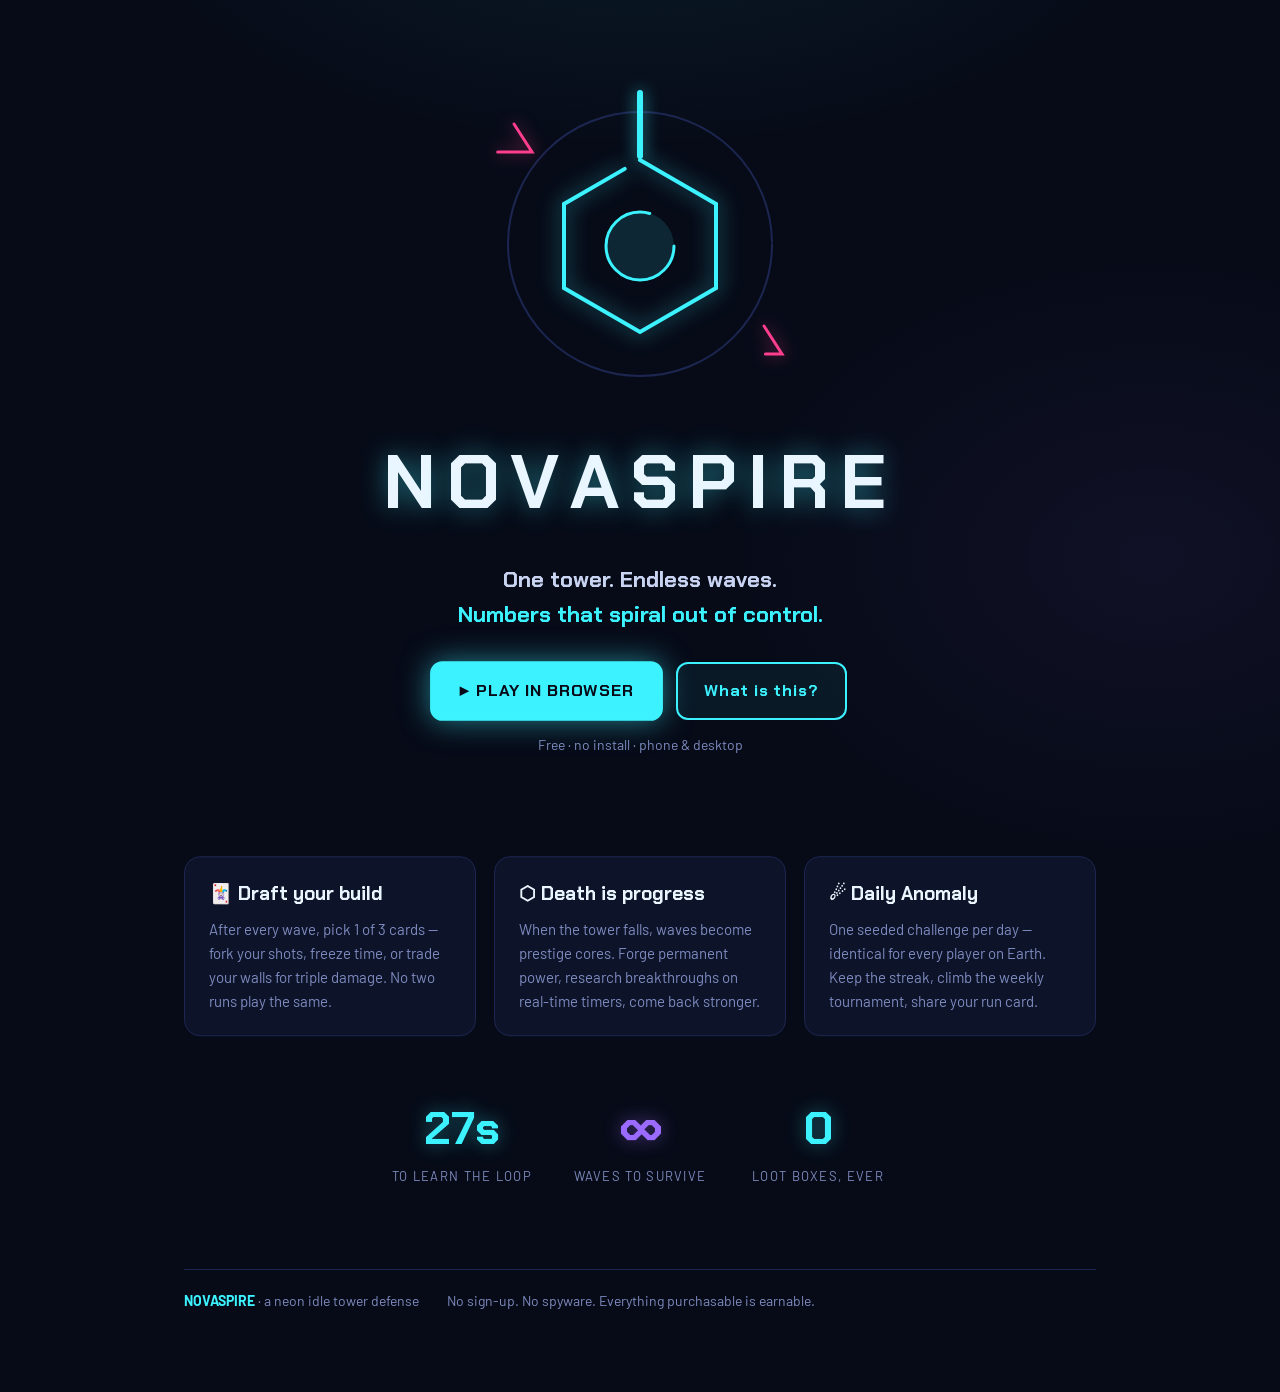
==== index.html @ a9702725 "Novaspire: landing + playable build" ====
<!doctype html>
<html lang="en">
<head>
  <meta charset="utf-8">
  <meta name="viewport" content="width=device-width, initial-scale=1">
  <meta name="theme-color" content="#070B18">
  <title>Novaspire — one tower, endless waves</title>
  <meta name="description" content="Minimalist neon idle tower defense with card drafts, prestige and a worldwide Daily Anomaly. Free in your browser.">
  <link rel="preconnect" href="https://fonts.googleapis.com">
  <link rel="preconnect" href="https://fonts.gstatic.com" crossorigin>
  <link href="https://fonts.googleapis.com/css2?family=Barlow:wght@400;600&family=Chakra+Petch:wght@700&display=swap" rel="stylesheet">
  <script type="module" crossorigin src="/assets/index-DVT94zDd.js"></script>
  <link rel="stylesheet" crossorigin href="/assets/index-DYsZyTQT.css">
</head>
<body>
  <main class="wrap">
    <header class="hero">
      <!-- PLAY href: po wdrożeniu na własną domenę build gry serwujemy pod /play/ -->
      <svg class="tower" viewBox="0 0 320 340" aria-hidden="true">
        <circle class="draw ring" cx="160" cy="180" r="132"/>
        <polygon class="draw hull" points="160,96 236,140 236,224 160,268 84,224 84,140"/>
        <line class="draw barrel" x1="160" y1="92" x2="160" y2="22"/>
        <circle class="draw core" cx="160" cy="182" r="34"/>
        <polygon class="draw foe foe-a" points="34,60 52,88 16,88"/>
        <polygon class="draw foe foe-b" points="284,262 302,290 266,290"/>
      </svg>
      <h1 class="wordmark" aria-label="NOVASPIRE"><span>N</span><span>O</span><span>V</span><span>A</span><span>S</span><span>P</span><span>I</span><span>R</span><span>E</span></h1>
      <p class="tagline">One tower. Endless waves.<br><em>Numbers that spiral out of control.</em></p>
      <div class="cta-row">
        <a class="cta cta-primary" href="./play/">▶ PLAY IN BROWSER</a>
        <a class="cta cta-ghost" href="#features">What is this?</a>
      </div>
      <p class="sub">Free · no install · phone &amp; desktop</p>
    </header>

    <section id="features" class="features">
      <article class="card reveal">
        <h2>🃏 Draft your build</h2>
        <p>After every wave, pick 1 of 3 cards — fork your shots, freeze time, or trade your walls for triple damage. No two runs play the same.</p>
      </article>
      <article class="card reveal">
        <h2>⬡ Death is progress</h2>
        <p>When the tower falls, waves become prestige cores. Forge permanent power, research breakthroughs on real-time timers, come back stronger.</p>
      </article>
      <article class="card reveal">
        <h2>☄ Daily Anomaly</h2>
        <p>One seeded challenge per day — identical for every player on Earth. Keep the streak, climb the weekly tournament, share your run card.</p>
      </article>
    </section>

    <section class="stats reveal">
      <div class="stat"><span class="num" data-count="30" data-suffix="s">0</span><span class="lab">to learn the loop</span></div>
      <div class="stat"><span class="num infinity">∞</span><span class="lab">waves to survive</span></div>
      <div class="stat"><span class="num" data-count="0">0</span><span class="lab">loot boxes, ever</span></div>
    </section>

    <footer>
      <span><b>NOVASPIRE</b> · a neon idle tower defense</span>
      <span>No sign-up. No spyware. Everything purchasable is earnable.</span>
    </footer>
  </main>
</body>
</html>
---- assets/index-DYsZyTQT.css ----
:root{--void:#070b18;--panel:#0d1329;--line:#1c2650;--cyan:#3df2ff;--magenta:#ff3e8e;--gold:#ffc94d;--violet:#9b6bff;--ink:#c9d4f2;--dim:#7e8bbf;--display:"Chakra Petch", sans-serif;--body:"Barlow", sans-serif}*{box-sizing:border-box}body{background:radial-gradient(900px 480px at 50% -10%, #3df2ff14, transparent 60%), radial-gradient(700px 500px at 90% 40%, #9b6bff0f, transparent 60%), var(--void);color:var(--ink);font-family:var(--body);margin:0;line-height:1.6}.wrap{max-width:960px;margin:0 auto;padding:0 24px 80px}.hero{text-align:center;flex-direction:column;align-items:center;padding:64px 0 40px;display:flex}.tower{width:min(320px,70vw);height:auto}.tower .draw{fill:none;stroke-linecap:round}.tower .ring{stroke:var(--line);stroke-width:2px}.tower .hull{stroke:var(--cyan);stroke-width:4px;filter:drop-shadow(0 0 10px #3df2ffa6)}.tower .barrel{stroke:var(--cyan);stroke-width:6px;filter:drop-shadow(0 0 8px #3df2ffa6)}.tower .core{stroke:var(--cyan);stroke-width:3px;fill:#3df2ff1f}.tower .foe{stroke:var(--magenta);stroke-width:3px;filter:drop-shadow(0 0 8px #ff3e8e99)}.wordmark{font-family:var(--display);letter-spacing:.14em;color:#e9f6ff;text-shadow:0 0 26px #3df2ff73;margin:18px 0 0;font-size:clamp(40px,9vw,76px);font-weight:700}.wordmark span{opacity:0;display:inline-block}.tagline{font-family:var(--display);margin:18px 0 0;font-size:clamp(17px,3vw,22px);font-weight:700}.tagline em{color:var(--cyan);font-style:normal}.cta-row{flex-wrap:wrap;justify-content:center;gap:16px;margin-top:30px;display:flex}.cta{font-family:var(--display);letter-spacing:.05em;border:2px solid var(--cyan);border-radius:12px;padding:14px 26px;font-size:16px;font-weight:700;text-decoration:none}.cta-primary{color:var(--void);background:var(--cyan);box-shadow:0 0 28px #3df2ff80}.cta-ghost{color:var(--cyan);background:#3df2ff0f}.cta:focus-visible{outline:3px solid var(--gold);outline-offset:3px}.sub{color:var(--dim);margin-top:14px;font-size:14px}.features{grid-template-columns:repeat(auto-fit,minmax(240px,1fr));gap:18px;margin-top:48px;display:grid}.card{background:var(--panel);border:1px solid var(--line);border-radius:16px;padding:22px 24px}.card h2{font-family:var(--display);color:#e9f6ff;margin:0 0 8px;font-size:19px}.card p{color:var(--dim);margin:0;font-size:15px}.stats{flex-wrap:wrap;justify-content:center;gap:18px;margin-top:56px;display:flex}.stat{flex-direction:column;align-items:center;min-width:160px;display:flex}.stat .num{font-family:var(--display);color:var(--cyan);font-variant-numeric:tabular-nums;text-shadow:0 0 18px #3df2ff66;font-size:46px;font-weight:700}.stat .num.infinity{color:var(--violet);text-shadow:0 0 18px #9b6bff73}.stat .lab{color:var(--dim);letter-spacing:.1em;text-transform:uppercase;font-size:13px}.reveal{opacity:0}footer{border-top:1px solid var(--line);color:var(--dim);flex-wrap:wrap;gap:8px 28px;margin-top:80px;padding-top:20px;font-size:14px;display:flex}footer b{color:var(--cyan)}@media (prefers-reduced-motion:reduce){.wordmark span,.reveal{opacity:1!important;transform:none!important}}
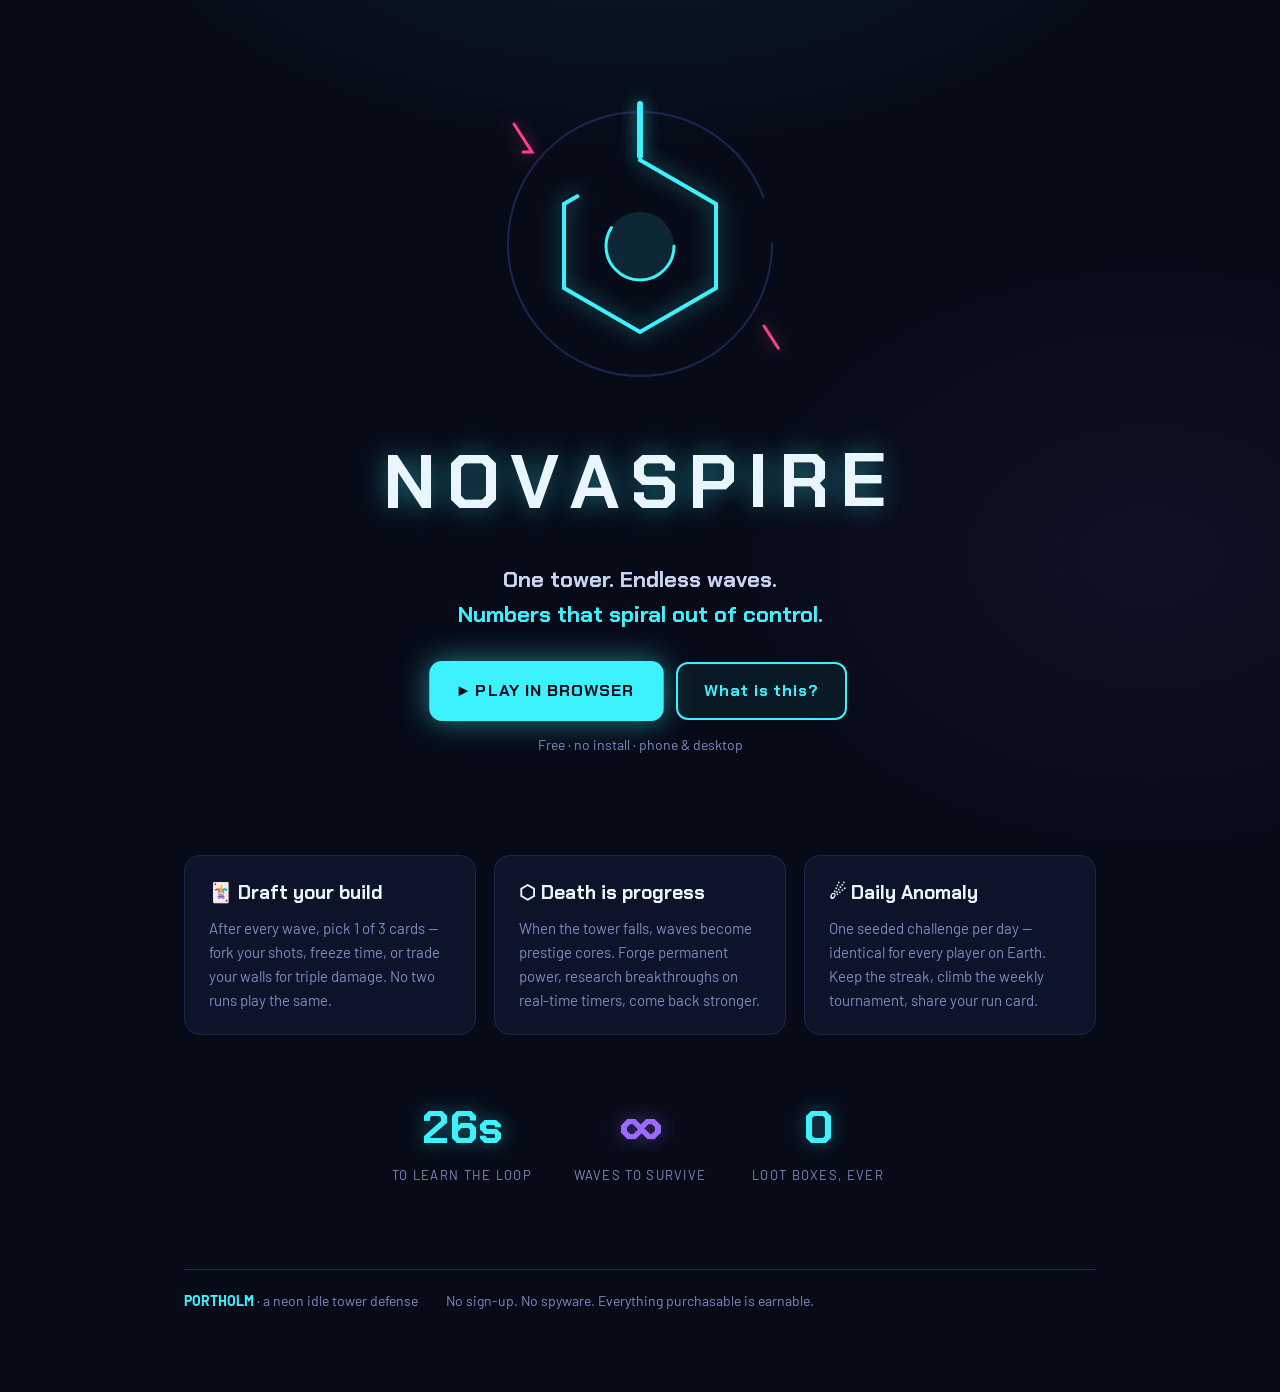
==== commit 99e6b2fc: "deploy: Portholm — landing rebrand + game" ====
--- a/index.html
+++ b/index.html
@@ -4,7 +4,7 @@
   <meta charset="utf-8">
   <meta name="viewport" content="width=device-width, initial-scale=1">
   <meta name="theme-color" content="#070B18">
-  <title>Novaspire — one tower, endless waves</title>
+  <title>Portholm — one tower, endless waves</title>
   <meta name="description" content="Minimalist neon idle tower defense with card drafts, prestige and a worldwide Daily Anomaly. Free in your browser.">
   <link rel="preconnect" href="https://fonts.googleapis.com">
   <link rel="preconnect" href="https://fonts.gstatic.com" crossorigin>
@@ -24,7 +24,7 @@
         <polygon class="draw foe foe-a" points="34,60 52,88 16,88"/>
         <polygon class="draw foe foe-b" points="284,262 302,290 266,290"/>
       </svg>
-      <h1 class="wordmark" aria-label="NOVASPIRE"><span>N</span><span>O</span><span>V</span><span>A</span><span>S</span><span>P</span><span>I</span><span>R</span><span>E</span></h1>
+      <h1 class="wordmark" aria-label="PORTHOLM"><span>N</span><span>O</span><span>V</span><span>A</span><span>S</span><span>P</span><span>I</span><span>R</span><span>E</span></h1>
       <p class="tagline">One tower. Endless waves.<br><em>Numbers that spiral out of control.</em></p>
       <div class="cta-row">
         <a class="cta cta-primary" href="./play/">▶ PLAY IN BROWSER</a>
@@ -55,7 +55,7 @@
     </section>
 
     <footer>
-      <span><b>NOVASPIRE</b> · a neon idle tower defense</span>
+      <span><b>PORTHOLM</b> · a neon idle tower defense</span>
       <span>No sign-up. No spyware. Everything purchasable is earnable.</span>
     </footer>
   </main>
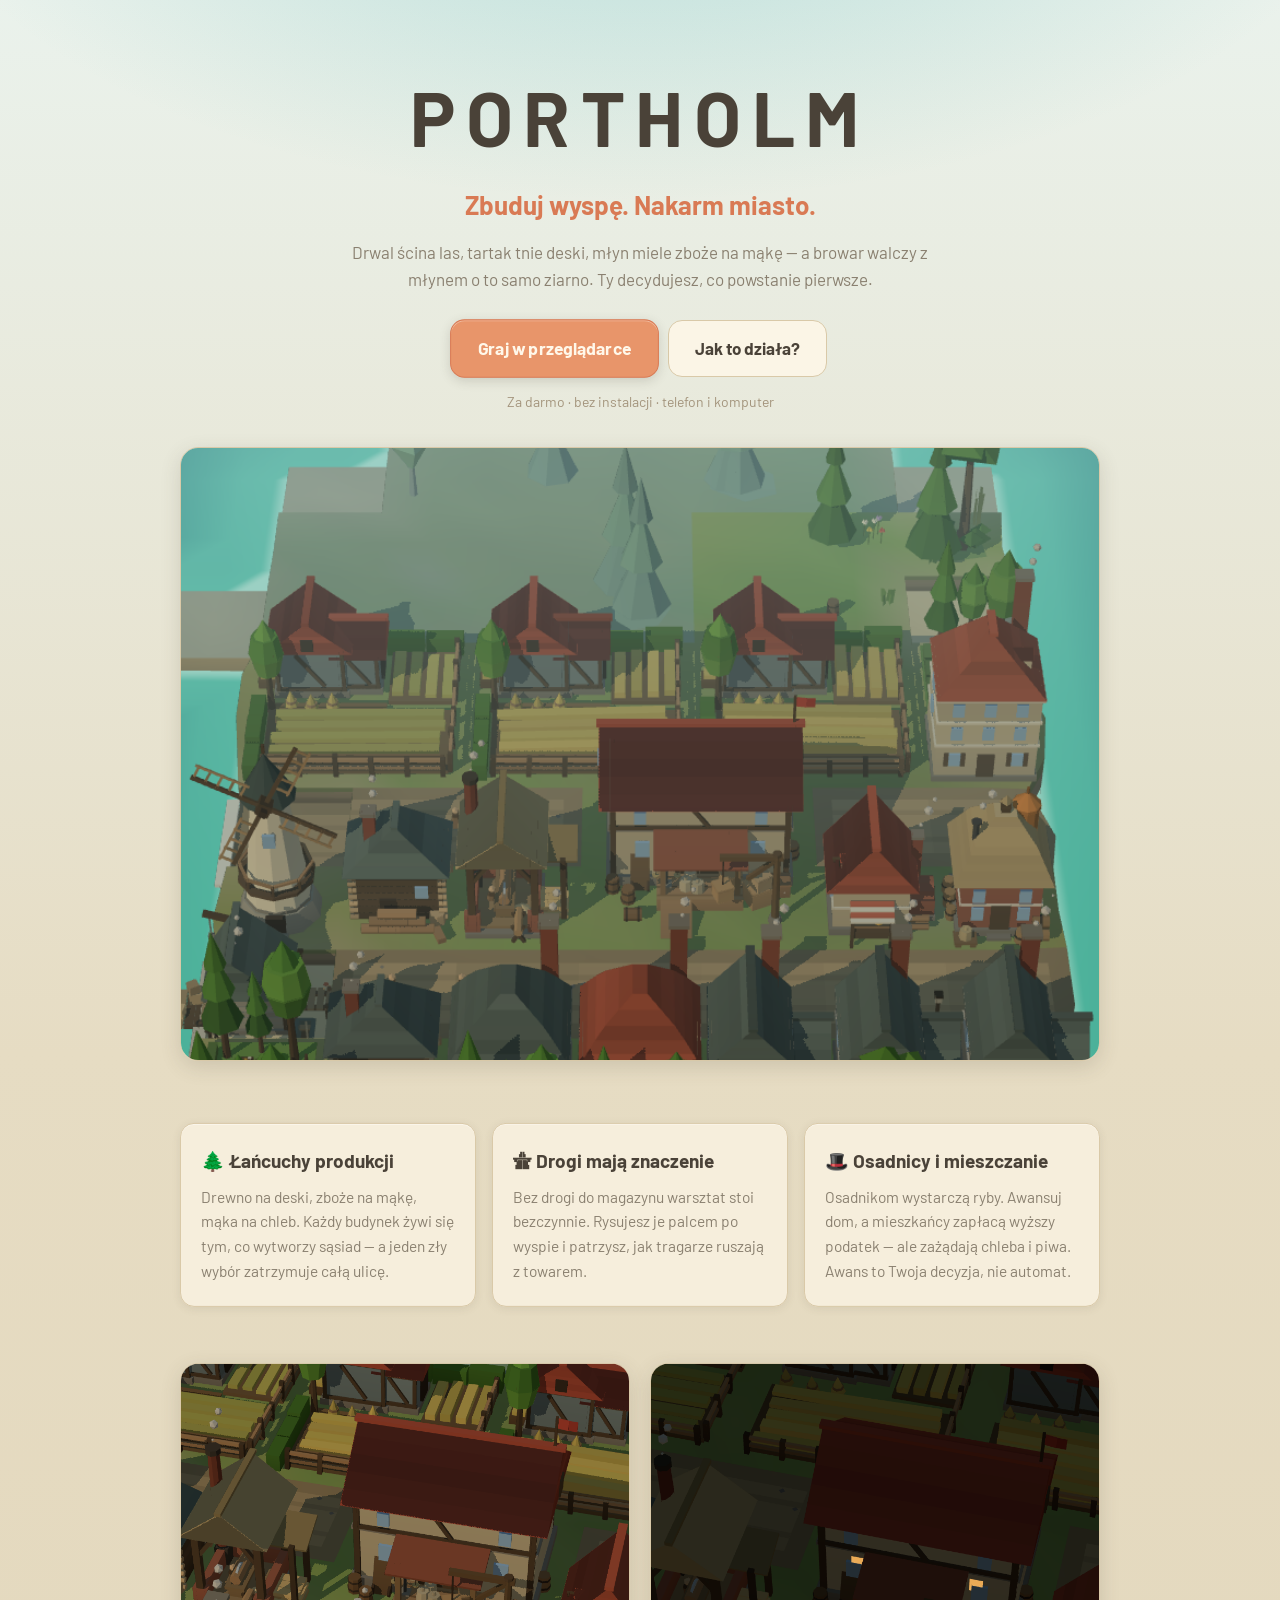
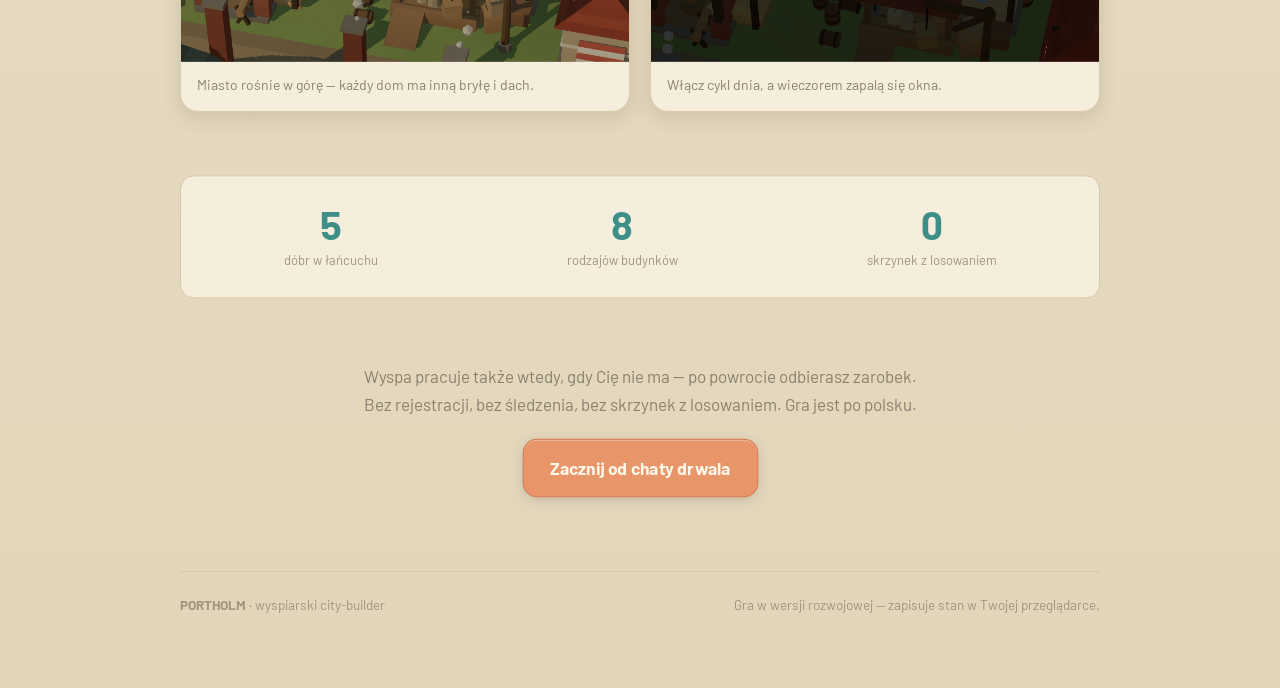
==== commit 0a972871: "deploy: new Portholm landing" ====
--- a/index.html
+++ b/index.html
@@ -1,62 +1,76 @@
 <!doctype html>
-<html lang="en">
+<html lang="pl">
 <head>
   <meta charset="utf-8">
   <meta name="viewport" content="width=device-width, initial-scale=1">
-  <meta name="theme-color" content="#070B18">
-  <title>Portholm — one tower, endless waves</title>
-  <meta name="description" content="Minimalist neon idle tower defense with card drafts, prestige and a worldwide Daily Anomaly. Free in your browser.">
+  <meta name="theme-color" content="#e8dcc3">
+  <title>PORTHOLM — zbuduj wyspę, nakarm miasto</title>
+  <meta name="description" content="Wyspiarski city-builder w przeglądarce. Drewno, zboże, chleb i piwo — łańcuchy produkcji, drogi do magazynu i miasto, które rośnie na Twoich oczach. Za darmo, bez instalacji.">
+  <meta property="og:title" content="PORTHOLM — zbuduj wyspę, nakarm miasto">
+  <meta property="og:description" content="Wyspiarski city-builder w przeglądarce. Za darmo, bez instalacji.">
+  <meta property="og:image" content="./shots/wyspa.png">
   <link rel="preconnect" href="https://fonts.googleapis.com">
   <link rel="preconnect" href="https://fonts.gstatic.com" crossorigin>
-  <link href="https://fonts.googleapis.com/css2?family=Barlow:wght@400;600&family=Chakra+Petch:wght@700&display=swap" rel="stylesheet">
-  <script type="module" crossorigin src="/assets/index-DVT94zDd.js"></script>
-  <link rel="stylesheet" crossorigin href="/assets/index-DYsZyTQT.css">
+  <link href="https://fonts.googleapis.com/css2?family=Barlow:wght@400;600;700&display=swap" rel="stylesheet">
+  <script type="module" crossorigin src="/assets/index-BoOdMD6n.js"></script>
+  <link rel="stylesheet" crossorigin href="/assets/index-RViigh5U.css">
 </head>
 <body>
   <main class="wrap">
     <header class="hero">
-      <!-- PLAY href: po wdrożeniu na własną domenę build gry serwujemy pod /play/ -->
-      <svg class="tower" viewBox="0 0 320 340" aria-hidden="true">
-        <circle class="draw ring" cx="160" cy="180" r="132"/>
-        <polygon class="draw hull" points="160,96 236,140 236,224 160,268 84,224 84,140"/>
-        <line class="draw barrel" x1="160" y1="92" x2="160" y2="22"/>
-        <circle class="draw core" cx="160" cy="182" r="34"/>
-        <polygon class="draw foe foe-a" points="34,60 52,88 16,88"/>
-        <polygon class="draw foe foe-b" points="284,262 302,290 266,290"/>
-      </svg>
-      <h1 class="wordmark" aria-label="PORTHOLM"><span>N</span><span>O</span><span>V</span><span>A</span><span>S</span><span>P</span><span>I</span><span>R</span><span>E</span></h1>
-      <p class="tagline">One tower. Endless waves.<br><em>Numbers that spiral out of control.</em></p>
+      <h1 class="wordmark">PORTHOLM</h1>
+      <p class="tagline">Zbuduj wyspę. Nakarm miasto.</p>
+      <p class="lede">Drwal ścina las, tartak tnie deski, młyn miele zboże na mąkę — a browar walczy z młynem o to samo ziarno. Ty decydujesz, co powstanie pierwsze.</p>
       <div class="cta-row">
-        <a class="cta cta-primary" href="./play/">▶ PLAY IN BROWSER</a>
-        <a class="cta cta-ghost" href="#features">What is this?</a>
+        <a class="cta cta-primary" href="./play/">Graj w przeglądarce</a>
+        <a class="cta cta-ghost" href="#jak-to-dziala">Jak to działa?</a>
       </div>
-      <p class="sub">Free · no install · phone &amp; desktop</p>
+      <p class="sub">Za darmo · bez instalacji · telefon i komputer</p>
+      <figure class="shot reveal">
+        <img src="./shots/wyspa.png" alt="Wyspa z miastem: pola zboża, młyn, magazyn z flagą i rzędy kamienic nad morzem" width="840" height="1680" loading="eager">
+      </figure>
     </header>
 
-    <section id="features" class="features">
+    <section id="jak-to-dziala" class="features">
       <article class="card reveal">
-        <h2>🃏 Draft your build</h2>
-        <p>After every wave, pick 1 of 3 cards — fork your shots, freeze time, or trade your walls for triple damage. No two runs play the same.</p>
+        <h2>🌲 Łańcuchy produkcji</h2>
+        <p>Drewno na deski, zboże na mąkę, mąka na chleb. Każdy budynek żywi się tym, co wytworzy sąsiad — a jeden zły wybór zatrzymuje całą ulicę.</p>
       </article>
       <article class="card reveal">
-        <h2>⬡ Death is progress</h2>
-        <p>When the tower falls, waves become prestige cores. Forge permanent power, research breakthroughs on real-time timers, come back stronger.</p>
+        <h2>🛣 Drogi mają znaczenie</h2>
+        <p>Bez drogi do magazynu warsztat stoi bezczynnie. Rysujesz je palcem po wyspie i patrzysz, jak tragarze ruszają z towarem.</p>
       </article>
       <article class="card reveal">
-        <h2>☄ Daily Anomaly</h2>
-        <p>One seeded challenge per day — identical for every player on Earth. Keep the streak, climb the weekly tournament, share your run card.</p>
+        <h2>🎩 Osadnicy i mieszczanie</h2>
+        <p>Osadnikom wystarczą ryby. Awansuj dom, a mieszkańcy zapłacą wyższy podatek — ale zażądają chleba i piwa. Awans to Twoja decyzja, nie automat.</p>
       </article>
     </section>
 
+    <section class="gallery">
+      <figure class="reveal">
+        <img src="./shots/miasto.png" alt="Zbliżenie na ulicę: kamienice z lukarnami, tartak, studnia i drzewa między domami" width="840" height="1680" loading="lazy">
+        <figcaption>Miasto rośnie w górę — każdy dom ma inną bryłę i dach.</figcaption>
+      </figure>
+      <figure class="reveal">
+        <img src="./shots/noc.png" alt="To samo miasto nocą: ciepłe światło w oknach i latarnie przy drogach" width="840" height="1680" loading="lazy">
+        <figcaption>Włącz cykl dnia, a wieczorem zapalą się okna.</figcaption>
+      </figure>
+    </section>
+
     <section class="stats reveal">
-      <div class="stat"><span class="num" data-count="30" data-suffix="s">0</span><span class="lab">to learn the loop</span></div>
-      <div class="stat"><span class="num infinity">∞</span><span class="lab">waves to survive</span></div>
-      <div class="stat"><span class="num" data-count="0">0</span><span class="lab">loot boxes, ever</span></div>
+      <div class="stat"><span class="num" data-count="7">0</span><span class="lab">dóbr w łańcuchu</span></div>
+      <div class="stat"><span class="num" data-count="10">0</span><span class="lab">rodzajów budynków</span></div>
+      <div class="stat"><span class="num" data-count="0">0</span><span class="lab">skrzynek z losowaniem</span></div>
+    </section>
+
+    <section class="promise reveal">
+      <p>Wyspa pracuje także wtedy, gdy Cię nie ma — po powrocie odbierasz zarobek. Bez rejestracji, bez śledzenia, bez skrzynek z losowaniem. Gra jest po polsku.</p>
+      <a class="cta cta-primary" href="./play/">Zacznij od chaty drwala</a>
     </section>
 
     <footer>
-      <span><b>PORTHOLM</b> · a neon idle tower defense</span>
-      <span>No sign-up. No spyware. Everything purchasable is earnable.</span>
+      <span><b>PORTHOLM</b> · wyspiarski city-builder</span>
+      <span>Gra w wersji rozwojowej — zapisuje stan w Twojej przeglądarce.</span>
     </footer>
   </main>
 </body>
--- a/assets/index-RViigh5U.css
+++ b/assets/index-RViigh5U.css
@@ -0,0 +1 @@
+:root{--paper:#f7efddf7;--cream:#fbf5e6;--ink:#4a4238;--muted:#8a8070;--faint:#a3947c;--border:#d9c9a8;--accent:#e8956a;--accent-deep:#d97a54;--teal:#3f8f89;--gold:#f2b33d;--inverse:#fff8ea;--ocean:#1a5563;--shallow:#4bb0ae;--grass:#7fa650;--sand:#e8d5a8;--body:"Barlow", system-ui, sans-serif}*{box-sizing:border-box}body{color:var(--ink);font-family:var(--body);-webkit-font-smoothing:antialiased;background:radial-gradient(1200px 620px at 50% -8%,#4bb0ae59,#0000 62%),linear-gradient(#eaf2ec 0%,#e6dcc3 46%,#e2d6ba 100%);margin:0;line-height:1.6}.wrap{max-width:960px;margin:0 auto;padding:56px 20px 72px}.hero{text-align:center}.wordmark{letter-spacing:.14em;color:var(--ink);margin:0 0 6px;font-size:clamp(40px,11vw,76px);font-weight:700}.tagline{color:var(--accent-deep);margin:0 0 14px;font-size:clamp(19px,4.4vw,26px);font-weight:700}.lede{max-width:60ch;color:var(--muted);text-wrap:pretty;margin:0 auto 26px;font-size:17px}.cta-row{flex-wrap:wrap;justify-content:center;gap:12px;display:flex}.cta{border-radius:14px;min-height:44px;padding:14px 26px;font-size:17px;font-weight:700;text-decoration:none;transition:transform .15s,box-shadow .15s;display:inline-block}.cta-primary{background:var(--accent);border:1px solid var(--accent-deep);color:var(--inverse);box-shadow:0 3px 10px #4a42382e,inset 0 1px #ffffff59}.cta-ghost{background:var(--cream);border:1px solid var(--border);color:var(--ink)}.cta:hover{transform:translateY(-2px)}.cta:focus-visible{outline:3px solid var(--gold);outline-offset:3px}.sub{color:var(--faint);margin:14px 0 0;font-size:14px}.shot,.gallery figure{border:1px solid var(--border);background:var(--paper);border-radius:18px;margin:34px 0 0;overflow:hidden;box-shadow:0 6px 20px #4a423829,inset 0 1px #fff6}.shot img,.gallery img{aspect-ratio:3/2;object-fit:cover;object-position:50% 42%;width:100%;height:auto;display:block}.gallery{grid-template-columns:1fr;gap:20px;margin-top:22px;display:grid}@media (width>=720px){.gallery{grid-template-columns:1fr 1fr}}.gallery figcaption{color:var(--muted);padding:12px 16px 14px;font-size:14px}.features{grid-template-columns:1fr;gap:16px;margin-top:64px;display:grid}@media (width>=720px){.features{grid-template-columns:repeat(3,1fr)}}.card{background:var(--paper);border:1px solid var(--border);border-radius:14px;padding:22px 20px;box-shadow:0 2px 8px #4a42381a,inset 0 1px #fff6}.card h2{margin:0 0 8px;font-size:19px;font-weight:700}.card p{color:var(--muted);margin:0;font-size:15.5px}.stats{background:var(--paper);border:1px solid var(--border);border-radius:14px;flex-wrap:wrap;justify-content:space-around;gap:20px;margin-top:64px;padding:26px 18px;display:flex;box-shadow:inset 0 1px #fff6}.stat{text-align:center}.num{color:var(--teal);font-variant-numeric:tabular-nums;font-size:40px;font-weight:700;line-height:1.1;display:block}.lab{color:var(--faint);font-size:13px}.promise{text-align:center;margin-top:64px}.promise p{max-width:58ch;color:var(--muted);margin:0 auto 22px;font-size:17px}footer{border-top:1px solid var(--border);color:var(--faint);flex-wrap:wrap;justify-content:space-between;gap:8px;margin-top:72px;padding-top:22px;font-size:13.5px;display:flex}.reveal{opacity:0}@media (prefers-reduced-motion:reduce){.reveal{opacity:1}.cta{transition:none}}
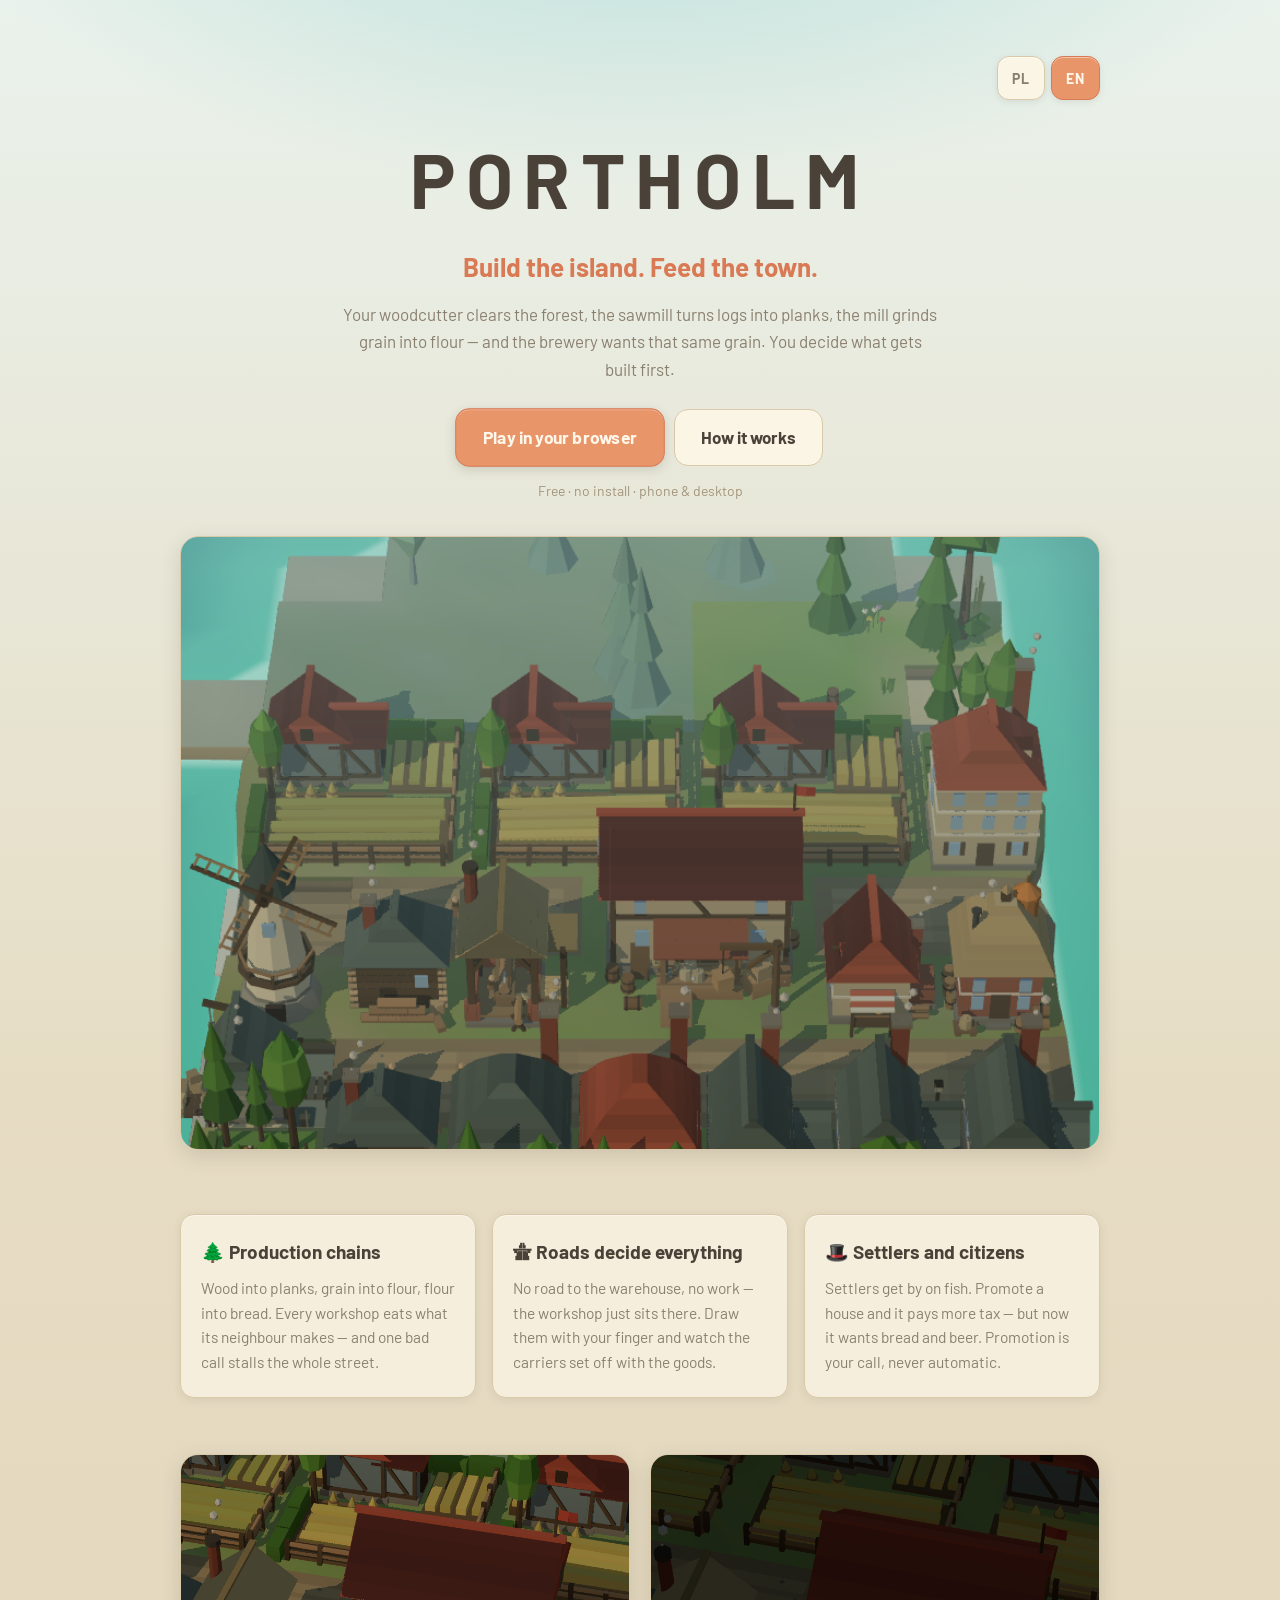
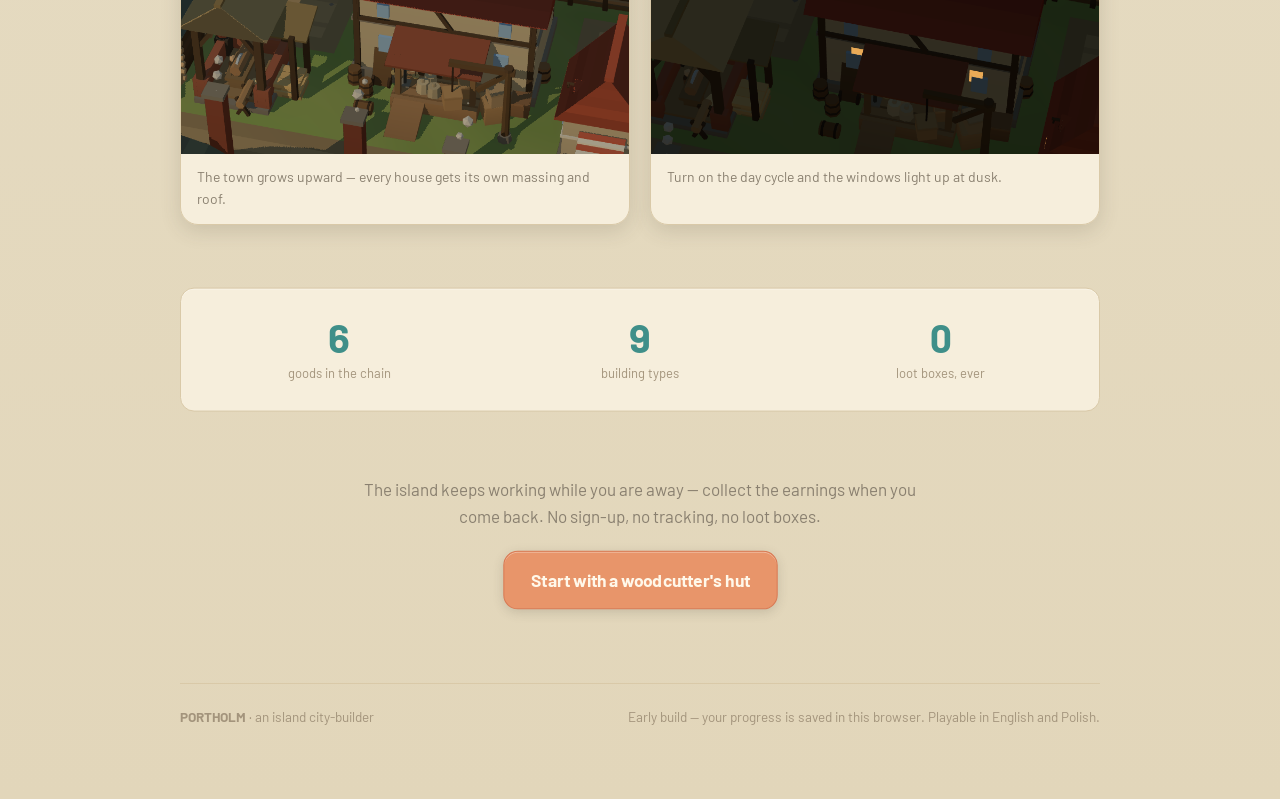
==== commit 78a4d159: "deploy: English + Polish" ====
--- a/index.html
+++ b/index.html
@@ -1,76 +1,182 @@
 <!doctype html>
-<html lang="pl">
+<html lang="en">
 <head>
   <meta charset="utf-8">
   <meta name="viewport" content="width=device-width, initial-scale=1">
   <meta name="theme-color" content="#e8dcc3">
-  <title>PORTHOLM — zbuduj wyspę, nakarm miasto</title>
-  <meta name="description" content="Wyspiarski city-builder w przeglądarce. Drewno, zboże, chleb i piwo — łańcuchy produkcji, drogi do magazynu i miasto, które rośnie na Twoich oczach. Za darmo, bez instalacji.">
-  <meta property="og:title" content="PORTHOLM — zbuduj wyspę, nakarm miasto">
-  <meta property="og:description" content="Wyspiarski city-builder w przeglądarce. Za darmo, bez instalacji.">
+  <title>PORTHOLM — build the island, feed the town</title>
+  <meta name="description" content="An island city-builder in your browser. Wood, grain, bread and beer — production chains, roads to the warehouse, and a town that grows while you watch. Free, no install.">
+  <meta property="og:title" content="PORTHOLM — build the island, feed the town">
+  <meta property="og:description" content="An island city-builder in your browser. Free, no install.">
   <meta property="og:image" content="./shots/wyspa.png">
+  <script>
+    // Pick the language before first paint: CSS hides the other one, so the
+    // page never flashes the wrong text. Same storage key as the game.
+    (function () {
+      var lang
+      try { lang = localStorage.getItem('portholm:lang') } catch (e) { /* private mode */ }
+      if (lang !== 'pl' && lang !== 'en') {
+        lang = (navigator.language || '').toLowerCase().startsWith('pl') ? 'pl' : 'en'
+      }
+      document.documentElement.lang = lang
+      if (lang === 'pl') {
+        document.title = 'PORTHOLM — zbuduj wyspę, nakarm miasto'
+        var d = document.querySelector('meta[name="description"]')
+        if (d) d.setAttribute('content', 'Wyspiarski city-builder w przeglądarce. Drewno, zboże, chleb i piwo — łańcuchy produkcji, drogi do magazynu i miasto, które rośnie na Twoich oczach. Za darmo, bez instalacji.')
+      }
+    })()
+  </script>
   <link rel="preconnect" href="https://fonts.googleapis.com">
   <link rel="preconnect" href="https://fonts.gstatic.com" crossorigin>
   <link href="https://fonts.googleapis.com/css2?family=Barlow:wght@400;600;700&display=swap" rel="stylesheet">
-  <script type="module" crossorigin src="/assets/index-BoOdMD6n.js"></script>
-  <link rel="stylesheet" crossorigin href="/assets/index-RViigh5U.css">
+  <!-- sections fade in on scroll; without JS they must simply be there -->
+  <noscript><style>.reveal { opacity: 1 !important; }</style></noscript>
+  <script type="module" crossorigin src="/assets/index-Bwj3ud4T.js"></script>
+  <link rel="stylesheet" crossorigin href="/assets/index-DcRtmctX.css">
 </head>
 <body>
   <main class="wrap">
+    <nav class="lang" aria-label="Language / Język">
+      <button type="button" class="lang-btn" data-set-lang="pl" aria-pressed="false" lang="pl">PL</button>
+      <button type="button" class="lang-btn" data-set-lang="en" aria-pressed="false" lang="en">EN</button>
+    </nav>
+
     <header class="hero">
       <h1 class="wordmark">PORTHOLM</h1>
-      <p class="tagline">Zbuduj wyspę. Nakarm miasto.</p>
-      <p class="lede">Drwal ścina las, tartak tnie deski, młyn miele zboże na mąkę — a browar walczy z młynem o to samo ziarno. Ty decydujesz, co powstanie pierwsze.</p>
+      <p class="tagline">
+        <span data-lang="pl">Zbuduj wyspę. Nakarm miasto.</span>
+        <span data-lang="en">Build the island. Feed the town.</span>
+      </p>
+      <p class="lede">
+        <span data-lang="pl">Drwal ścina las, tartak tnie deski, młyn miele zboże na mąkę — a browar walczy z młynem o to samo ziarno. Ty decydujesz, co powstanie pierwsze.</span>
+        <span data-lang="en">Your woodcutter clears the forest, the sawmill turns logs into planks, the mill grinds grain into flour — and the brewery wants that same grain. You decide what gets built first.</span>
+      </p>
       <div class="cta-row">
-        <a class="cta cta-primary" href="./play/">Graj w przeglądarce</a>
-        <a class="cta cta-ghost" href="#jak-to-dziala">Jak to działa?</a>
+        <a class="cta cta-primary" href="./play/">
+          <span data-lang="pl">Graj w przeglądarce</span>
+          <span data-lang="en">Play in your browser</span>
+        </a>
+        <a class="cta cta-ghost" href="#how">
+          <span data-lang="pl">Jak to działa?</span>
+          <span data-lang="en">How it works</span>
+        </a>
       </div>
-      <p class="sub">Za darmo · bez instalacji · telefon i komputer</p>
+      <p class="sub">
+        <span data-lang="pl">Za darmo · bez instalacji · telefon i komputer</span>
+        <span data-lang="en">Free · no install · phone &amp; desktop</span>
+      </p>
       <figure class="shot reveal">
-        <img src="./shots/wyspa.png" alt="Wyspa z miastem: pola zboża, młyn, magazyn z flagą i rzędy kamienic nad morzem" width="840" height="1680" loading="eager">
+        <img src="./shots/wyspa.png"
+             data-alt-pl="Wyspa z miastem: pola zboża, młyn, magazyn z flagą i rzędy kamienic nad morzem"
+             data-alt-en="An island town: grain fields, a windmill, the flagged warehouse and rows of townhouses above the sea"
+             alt="An island town: grain fields, a windmill, the flagged warehouse and rows of townhouses above the sea"
+             width="840" height="1680" loading="eager">
       </figure>
     </header>
 
-    <section id="jak-to-dziala" class="features">
+    <section id="how" class="features">
       <article class="card reveal">
-        <h2>🌲 Łańcuchy produkcji</h2>
-        <p>Drewno na deski, zboże na mąkę, mąka na chleb. Każdy budynek żywi się tym, co wytworzy sąsiad — a jeden zły wybór zatrzymuje całą ulicę.</p>
+        <h2>
+          <span data-lang="pl">🌲 Łańcuchy produkcji</span>
+          <span data-lang="en">🌲 Production chains</span>
+        </h2>
+        <p>
+          <span data-lang="pl">Drewno na deski, zboże na mąkę, mąka na chleb. Każdy budynek żywi się tym, co wytworzy sąsiad — a jeden zły wybór zatrzymuje całą ulicę.</span>
+          <span data-lang="en">Wood into planks, grain into flour, flour into bread. Every workshop eats what its neighbour makes — and one bad call stalls the whole street.</span>
+        </p>
       </article>
       <article class="card reveal">
-        <h2>🛣 Drogi mają znaczenie</h2>
-        <p>Bez drogi do magazynu warsztat stoi bezczynnie. Rysujesz je palcem po wyspie i patrzysz, jak tragarze ruszają z towarem.</p>
+        <h2>
+          <span data-lang="pl">🛣 Drogi mają znaczenie</span>
+          <span data-lang="en">🛣 Roads decide everything</span>
+        </h2>
+        <p>
+          <span data-lang="pl">Bez drogi do magazynu warsztat stoi bezczynnie. Rysujesz je palcem po wyspie i patrzysz, jak tragarze ruszają z towarem.</span>
+          <span data-lang="en">No road to the warehouse, no work — the workshop just sits there. Draw them with your finger and watch the carriers set off with the goods.</span>
+        </p>
       </article>
       <article class="card reveal">
-        <h2>🎩 Osadnicy i mieszczanie</h2>
-        <p>Osadnikom wystarczą ryby. Awansuj dom, a mieszkańcy zapłacą wyższy podatek — ale zażądają chleba i piwa. Awans to Twoja decyzja, nie automat.</p>
+        <h2>
+          <span data-lang="pl">🎩 Osadnicy i mieszczanie</span>
+          <span data-lang="en">🎩 Settlers and citizens</span>
+        </h2>
+        <p>
+          <span data-lang="pl">Osadnikom wystarczą ryby. Awansuj dom, a mieszkańcy zapłacą wyższy podatek — ale zażądają chleba i piwa. Awans to Twoja decyzja, nie automat.</span>
+          <span data-lang="en">Settlers get by on fish. Promote a house and it pays more tax — but now it wants bread and beer. Promotion is your call, never automatic.</span>
+        </p>
       </article>
     </section>
 
     <section class="gallery">
       <figure class="reveal">
-        <img src="./shots/miasto.png" alt="Zbliżenie na ulicę: kamienice z lukarnami, tartak, studnia i drzewa między domami" width="840" height="1680" loading="lazy">
-        <figcaption>Miasto rośnie w górę — każdy dom ma inną bryłę i dach.</figcaption>
+        <img src="./shots/miasto.png"
+             data-alt-pl="Zbliżenie na ulicę: kamienice z lukarnami, tartak, studnia i drzewa między domami"
+             data-alt-en="A street close-up: townhouses with dormers, a sawmill, a well and trees between the houses"
+             alt="A street close-up: townhouses with dormers, a sawmill, a well and trees between the houses"
+             width="840" height="1680" loading="lazy">
+        <figcaption>
+          <span data-lang="pl">Miasto rośnie w górę — każdy dom ma inną bryłę i dach.</span>
+          <span data-lang="en">The town grows upward — every house gets its own massing and roof.</span>
+        </figcaption>
       </figure>
       <figure class="reveal">
-        <img src="./shots/noc.png" alt="To samo miasto nocą: ciepłe światło w oknach i latarnie przy drogach" width="840" height="1680" loading="lazy">
-        <figcaption>Włącz cykl dnia, a wieczorem zapalą się okna.</figcaption>
+        <img src="./shots/noc.png"
+             data-alt-pl="To samo miasto nocą: ciepłe światło w oknach i latarnie przy drogach"
+             data-alt-en="The same town at night: warm light in the windows and lanterns along the roads"
+             alt="The same town at night: warm light in the windows and lanterns along the roads"
+             width="840" height="1680" loading="lazy">
+        <figcaption>
+          <span data-lang="pl">Włącz cykl dnia, a wieczorem zapalą się okna.</span>
+          <span data-lang="en">Turn on the day cycle and the windows light up at dusk.</span>
+        </figcaption>
       </figure>
     </section>
 
     <section class="stats reveal">
-      <div class="stat"><span class="num" data-count="7">0</span><span class="lab">dóbr w łańcuchu</span></div>
-      <div class="stat"><span class="num" data-count="10">0</span><span class="lab">rodzajów budynków</span></div>
-      <div class="stat"><span class="num" data-count="0">0</span><span class="lab">skrzynek z losowaniem</span></div>
+      <div class="stat">
+        <span class="num" data-count="7">0</span>
+        <span class="lab">
+          <span data-lang="pl">dóbr w łańcuchu</span>
+          <span data-lang="en">goods in the chain</span>
+        </span>
+      </div>
+      <div class="stat">
+        <span class="num" data-count="10">0</span>
+        <span class="lab">
+          <span data-lang="pl">rodzajów budynków</span>
+          <span data-lang="en">building types</span>
+        </span>
+      </div>
+      <div class="stat">
+        <span class="num" data-count="0">0</span>
+        <span class="lab">
+          <span data-lang="pl">skrzynek z losowaniem</span>
+          <span data-lang="en">loot boxes, ever</span>
+        </span>
+      </div>
     </section>
 
     <section class="promise reveal">
-      <p>Wyspa pracuje także wtedy, gdy Cię nie ma — po powrocie odbierasz zarobek. Bez rejestracji, bez śledzenia, bez skrzynek z losowaniem. Gra jest po polsku.</p>
-      <a class="cta cta-primary" href="./play/">Zacznij od chaty drwala</a>
+      <p>
+        <span data-lang="pl">Wyspa pracuje także wtedy, gdy Cię nie ma — po powrocie odbierasz zarobek. Bez rejestracji, bez śledzenia, bez skrzynek z losowaniem.</span>
+        <span data-lang="en">The island keeps working while you are away — collect the earnings when you come back. No sign-up, no tracking, no loot boxes.</span>
+      </p>
+      <a class="cta cta-primary" href="./play/">
+        <span data-lang="pl">Zacznij od chaty drwala</span>
+        <span data-lang="en">Start with a woodcutter's hut</span>
+      </a>
     </section>
 
     <footer>
-      <span><b>PORTHOLM</b> · wyspiarski city-builder</span>
-      <span>Gra w wersji rozwojowej — zapisuje stan w Twojej przeglądarce.</span>
+      <span>
+        <b>PORTHOLM</b>
+        <span data-lang="pl"> · wyspiarski city-builder</span>
+        <span data-lang="en"> · an island city-builder</span>
+      </span>
+      <span>
+        <span data-lang="pl">Wersja rozwojowa — stan zapisuje się w Twojej przeglądarce. Gra po polsku i angielsku.</span>
+        <span data-lang="en">Early build — your progress is saved in this browser. Playable in English and Polish.</span>
+      </span>
     </footer>
   </main>
 </body>
--- a/assets/index-DcRtmctX.css
+++ b/assets/index-DcRtmctX.css
@@ -0,0 +1 @@
+:root{--paper:#f7efddf7;--cream:#fbf5e6;--ink:#4a4238;--muted:#8a8070;--faint:#a3947c;--border:#d9c9a8;--accent:#e8956a;--accent-deep:#d97a54;--teal:#3f8f89;--gold:#f2b33d;--inverse:#fff8ea;--ocean:#1a5563;--shallow:#4bb0ae;--grass:#7fa650;--sand:#e8d5a8;--body:"Barlow", system-ui, sans-serif}*{box-sizing:border-box}html[lang=en] [data-lang=pl],html[lang=pl] [data-lang=en]{display:none}body{color:var(--ink);font-family:var(--body);-webkit-font-smoothing:antialiased;background:radial-gradient(1200px 620px at 50% -8%,#4bb0ae59,#0000 62%),linear-gradient(#eaf2ec 0%,#e6dcc3 46%,#e2d6ba 100%);margin:0;line-height:1.6}.wrap{max-width:960px;margin:0 auto;padding:56px 20px 72px}.lang{z-index:5;justify-content:flex-end;gap:6px;margin-bottom:18px;display:flex;position:sticky;top:10px}.lang-btn{border:1px solid var(--border);background:var(--cream);min-width:48px;min-height:44px;color:var(--muted);letter-spacing:.06em;cursor:pointer;border-radius:12px;padding:0 14px;font-family:inherit;font-size:14px;font-weight:700;box-shadow:inset 0 1px #ffffff73,0 2px 6px #4a42381a}.lang-btn[aria-pressed=true]{background:var(--accent);border-color:var(--accent-deep);color:var(--inverse)}.lang-btn:focus-visible{outline:3px solid var(--gold);outline-offset:3px}.hero{text-align:center}.wordmark{letter-spacing:.14em;color:var(--ink);margin:0 0 6px;font-size:clamp(40px,11vw,76px);font-weight:700}.tagline{color:var(--accent-deep);margin:0 0 14px;font-size:clamp(19px,4.4vw,26px);font-weight:700}.lede{max-width:60ch;color:var(--muted);text-wrap:pretty;margin:0 auto 26px;font-size:17px}.cta-row{flex-wrap:wrap;justify-content:center;gap:12px;display:flex}.cta{border-radius:14px;min-height:44px;padding:14px 26px;font-size:17px;font-weight:700;text-decoration:none;transition:transform .15s,box-shadow .15s;display:inline-block}.cta-primary{background:var(--accent);border:1px solid var(--accent-deep);color:var(--inverse);box-shadow:0 3px 10px #4a42382e,inset 0 1px #ffffff59}.cta-ghost{background:var(--cream);border:1px solid var(--border);color:var(--ink)}.cta:hover{transform:translateY(-2px)}.cta:focus-visible{outline:3px solid var(--gold);outline-offset:3px}.sub{color:var(--faint);margin:14px 0 0;font-size:14px}.shot,.gallery figure{border:1px solid var(--border);background:var(--paper);border-radius:18px;margin:34px 0 0;overflow:hidden;box-shadow:0 6px 20px #4a423829,inset 0 1px #fff6}.shot img,.gallery img{aspect-ratio:3/2;object-fit:cover;object-position:50% 42%;width:100%;height:auto;display:block}.gallery{grid-template-columns:1fr;gap:20px;margin-top:22px;display:grid}@media (width>=720px){.gallery{grid-template-columns:1fr 1fr}}.gallery figcaption{color:var(--muted);padding:12px 16px 14px;font-size:14px}.features{grid-template-columns:1fr;gap:16px;margin-top:64px;display:grid}@media (width>=720px){.features{grid-template-columns:repeat(3,1fr)}}.card{background:var(--paper);border:1px solid var(--border);border-radius:14px;padding:22px 20px;box-shadow:0 2px 8px #4a42381a,inset 0 1px #fff6}.card h2{margin:0 0 8px;font-size:19px;font-weight:700}.card p{color:var(--muted);margin:0;font-size:15.5px}.stats{background:var(--paper);border:1px solid var(--border);border-radius:14px;flex-wrap:wrap;justify-content:space-around;gap:20px;margin-top:64px;padding:26px 18px;display:flex;box-shadow:inset 0 1px #fff6}.stat{text-align:center;flex:1 1 0;min-width:84px}.num{color:var(--teal);font-variant-numeric:tabular-nums;font-size:40px;font-weight:700;line-height:1.1;display:block}.lab{color:var(--faint);font-size:13px}.promise{text-align:center;margin-top:64px}.promise p{max-width:58ch;color:var(--muted);margin:0 auto 22px;font-size:17px}footer{border-top:1px solid var(--border);color:var(--faint);flex-wrap:wrap;justify-content:space-between;gap:8px;margin-top:72px;padding-top:22px;font-size:13.5px;display:flex}.reveal{opacity:0}@media (prefers-reduced-motion:reduce){.reveal{opacity:1}.cta{transition:none}}
